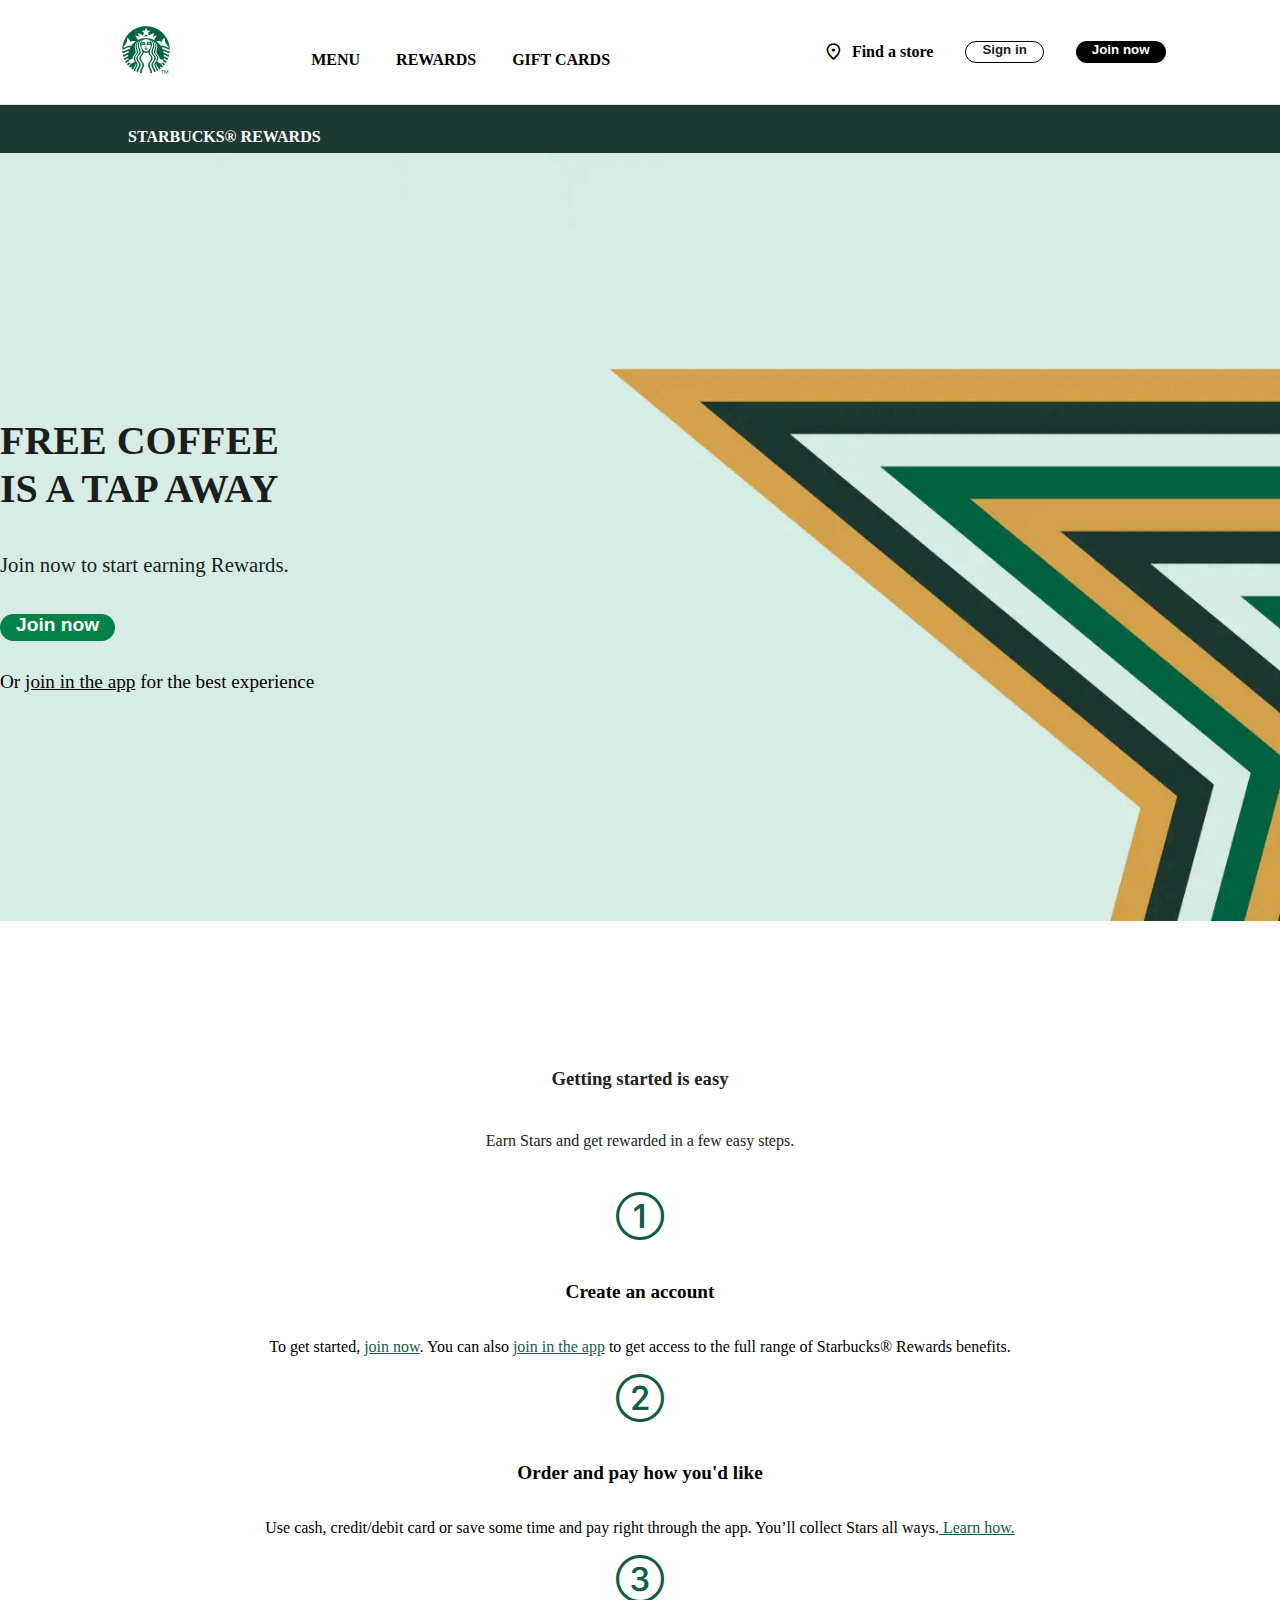
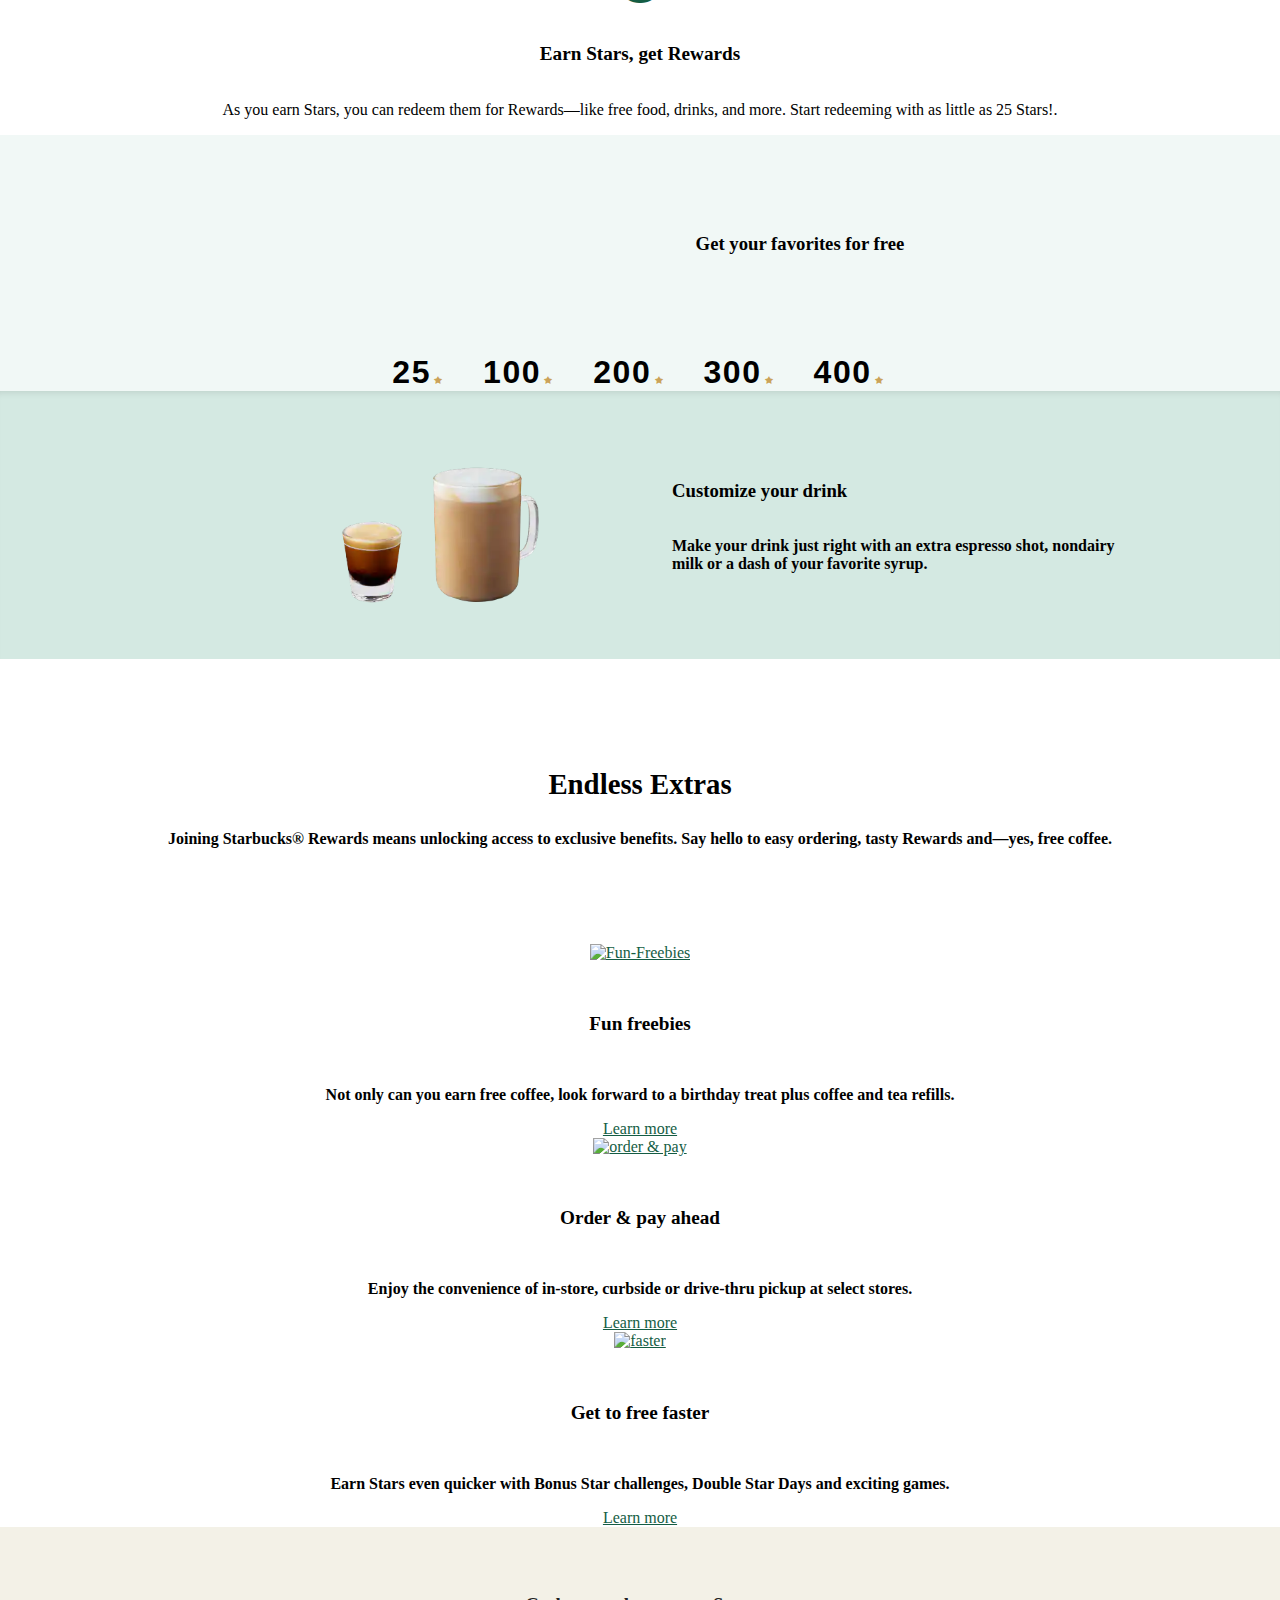
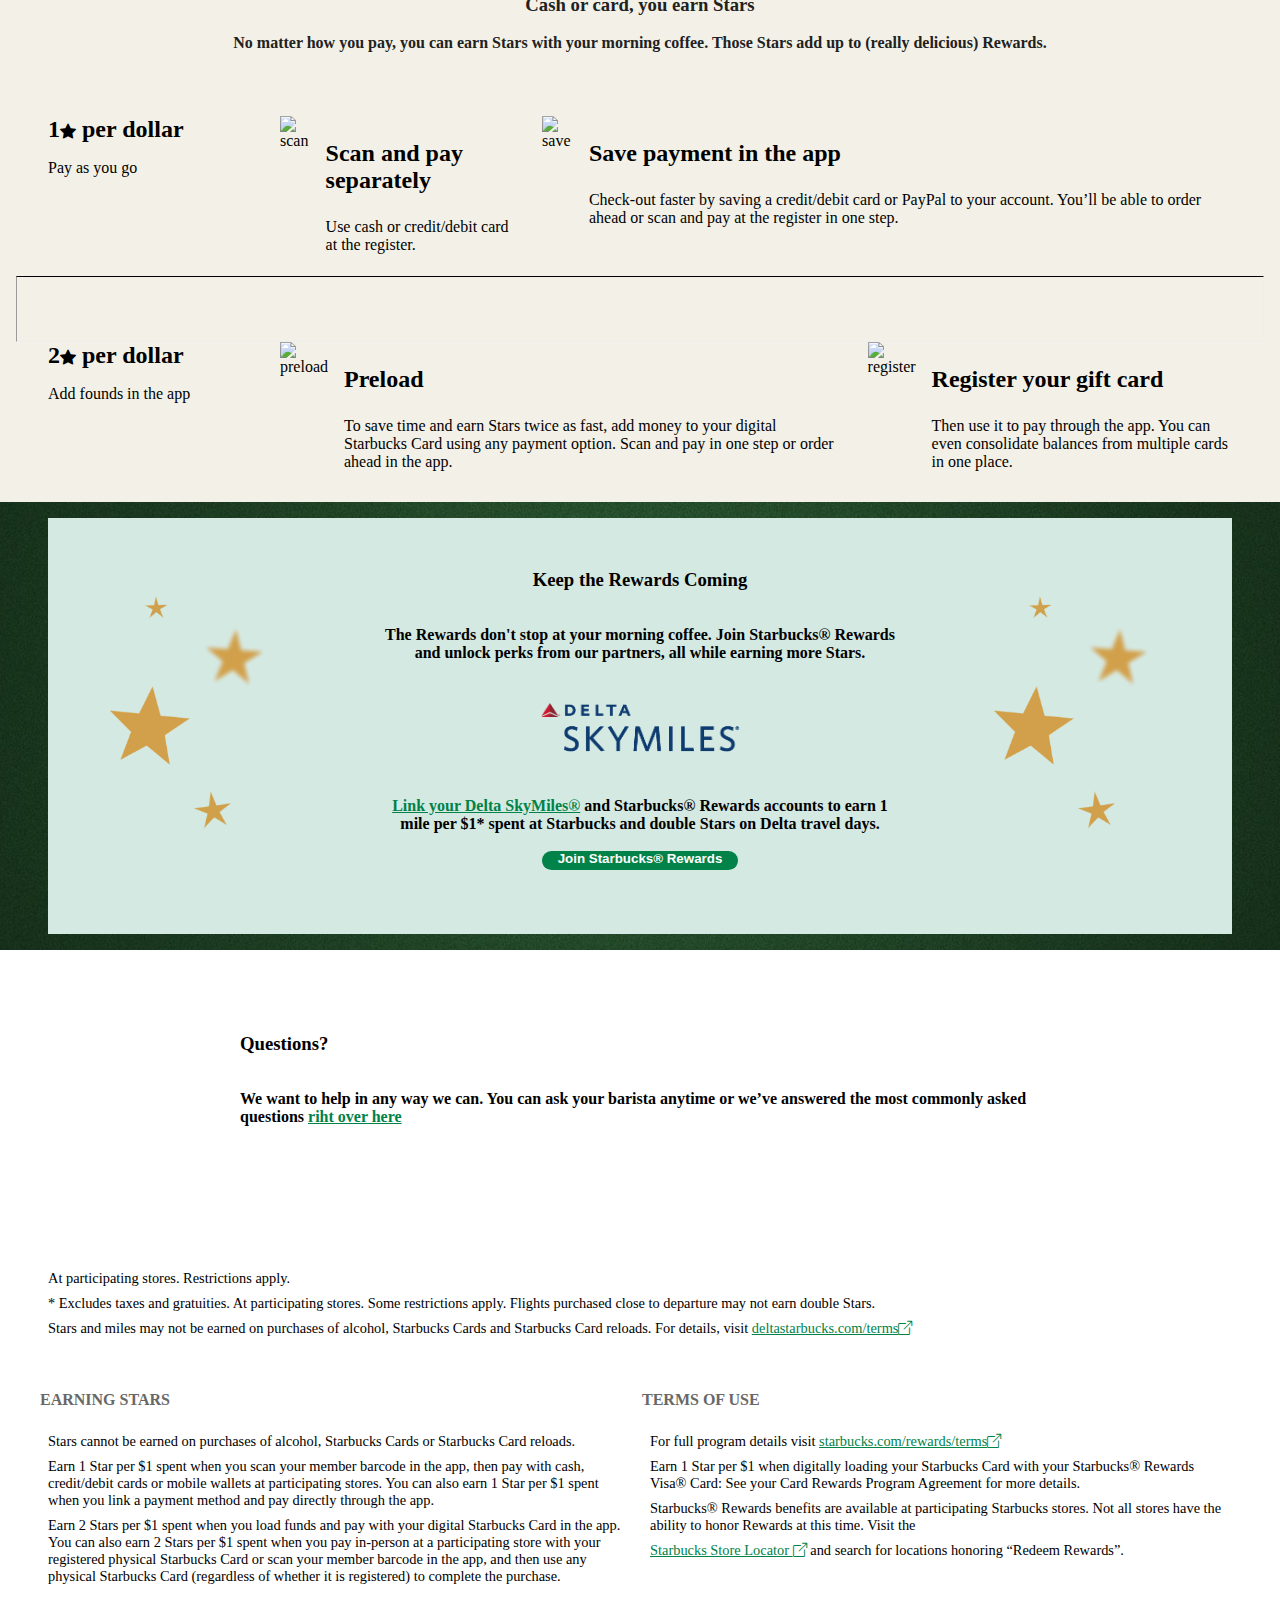
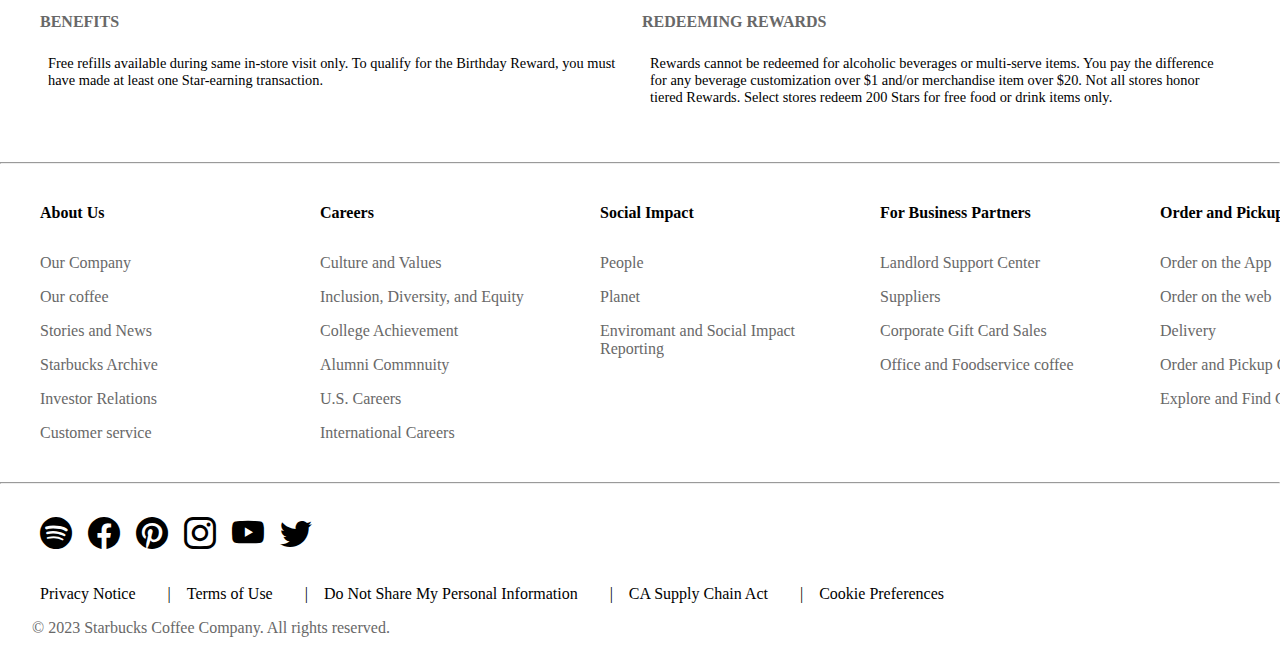
==== index.html @ 27ca0ea7 "Reordeno las carpetas" ====
<!DOCTYPE html>
<html lang="en">

<head>
    <meta charset="UTF-8">
    <meta http-equiv="X-UA-Compatible" content="IE=edge">
    <meta name="viewport" content="width=device-width, initial-scale=1.0">
    <title>Starbucks</title>
    <link href="https://cdn.jsdelivr.net/npm/bootstrap@5.3.0-alpha3/dist/css/bootstrap.min.css" rel="stylesheet"
        integrity="sha384-KK94CHFLLe+nY2dmCWGMq91rCGa5gtU4mk92HdvYe+M/SXH301p5ILy+dN9+nJOZ" crossorigin="anonymous">
    <link rel="stylesheet" href="css/styles.css">
    <link rel="stylesheet" href="https://cdn.jsdelivr.net/npm/bootstrap-icons@1.10.4/font/bootstrap-icons.css">
    <link rel="stylesheet"
        href="https://fonts.googleapis.com/css2?family=Material+Symbols+Outlined:opsz,wght,FILL,GRAD@20..48,100..700,0..1,-50..200" />
</head>

<body>
    <nav class="nav">
        <div class="logo ">
            <a href="#">
                <img src="../assets/logo.png" alt="logo principal">
            </a>
        </div>
            <div class="menu d-none d-lg-block">
                <ul class="main-menu">
                    <li><a href="#">MENU</a></li>
                    <li><a href="#">REWARDS</a></li>
                    <li><a href="#">GIFT CARDS</a></li>
                </ul>
            </div>
        <div class="join-now">
            <a href="#" class="enlace d-none d-lg-block"><span
                    class="material-symbols-outlined icon ">location_on</span>Find a store</a>
            <button class="btn-second">Sign in</button>
            <button class="btn-main">Join now</button>
        </div>
    </nav>

    <section class="rewards">
        <p class="text">STARBUCKS® REWARDS</p>
    </section>

    <section class="sec-join">
        <div class="container">
            <p class="txt-coffee">FREE COFFEE <br> IS A TAP AWAY</p>
            <p class="txt-join">Join now to start earning Rewards.</p>
            <button class="btn-main-1">Join now</button>
            <p class="txt-app">Or <a href="#">join in the app</a> for the best experience</p>
        </div>
    </section>

    <section class="started">
        <div class="getting">
            <h3>Getting started is easy</h3>
            <p style="padding: 1.5rem;">Earn Stars and get rewarded in a few easy steps.</p>
        </div>
        <div class="segments-cards row">
            <div class="steps col-md">
                <i class="bi bi-1-circle i"></i>
                <h3>Create an account</h3>
                <p>To get started, <a href="#">join now</a>. You can also <a href="#">join in the app</a> to get access
                    to the full range of Starbucks® Rewards benefits.</p>
            </div>
            <div class="steps col-md">
                <i class="bi bi-2-circle i"></i>
                <h3>Order and pay how you'd like</h3>
                <p>Use cash, credit/debit card or save some time and pay right through the app. You’ll collect Stars all
                    ways.<a href="#"> Learn how.</a></p>
            </div>
            <div class="steps col-md">
                <i class="bi bi-3-circle i"></i>
                <h3>Earn Stars, get Rewards</h3>
                <p>As you earn Stars, you can redeem them for Rewards—like free food, drinks, and more. Start redeeming
                    with as little as 25 Stars!.</p>
            </div>
        </div>
    </section>
    <section class="favorites">
        <div class="fav">
            <h3>Get your favorites for free</h3>
        </div>
        <div class="container-menu">
            <div class="btn-coffee">
                <button class="btn-menu"><span>25<i class="bi bi-star-fill star"></i></span></button>
                <button class="btn-menu"><span>100<i class="bi bi-star-fill star"></i></span></button>
                <button class="btn-menu"><span>200<i class="bi bi-star-fill star"></i></span></button>
                <button class="btn-menu"><span>300<i class="bi bi-star-fill star"></i></span></button>
                <button class="btn-menu"><span>400<i class="bi bi-star-fill star"></i></span></button>
            </div>
            <div class="product">
                <div class="coffe">
                    <img src="assets/cafe1.png" alt="cafe1">
                </div>
                <div class="desc">
                    <h3>Customize your drink</h3>
                    <p>Make your drink just right with an extra espresso shot, nondairy milk or a dash of your
                        favorite
                        syrup.
                    </p>
                </div>
            </div>
        </div>
    </section>
    <section class="extras">
        <div class="endless">
            <h3>Endless Extras</h3>
            <p>Joining Starbucks® Rewards means unlocking access to exclusive benefits. Say
                hello to easy ordering, tasty Rewards and—yes, free coffee.</p>
        </div>
        <div class="extras-cards row col-md">
            <div class="desc-extra col-md">
                <a class="img-extra" href="#"><img src="assets/freebies.png" alt="Fun-Freebies"></a>
                <div class="card-content">
                    <h3>Fun freebies</h3>
                    <p>Not only can you earn free coffee, look forward to a birthday treat plus coffee and tea refills.
                    </p>
                    <a href="#">Learn more</a>
                </div>

            </div>
            <div class="desc-extra col-md">
                <a class="img-extra" href="#"><img src="assets/order.png" alt="order & pay"></a>
                <div class="card-content">
                    <h3>Order & pay ahead</h3>
                    <p>Enjoy the convenience of in-store, curbside or drive-thru pickup at select stores.</p>
                    <a href="#">Learn more</a>
                </div>

            </div>
            <div class="desc-extra col-md">
                <a class="img-extra" href="#"><img src="assets/faster.png" alt="faster"></a>
                <div class="card-content">
                    <h3>Get to free faster</h3>
                    <p>Earn Stars even quicker with Bonus Star challenges, Double Star Days and exciting games.</p>
                    <a href="#">Learn more</a>
                </div>

            </div>
        </div>
    </section>
    <section class="cash">
        <div class="intro-cash col-md">
            <h3>Cash or card, you earn Stars</h3>
            <p>No matter how you pay, you can earn Stars with your morning coffee. Those Stars add up to (really
                delicious) Rewards.</p>
        </div>
        <div class="dolar-1 col-md">
            <div class="cash-1">
                <span class="p-star">1<i class="bi bi-star-fill star"></i> per dollar</span>
                <p class="p-detail">Pay as you go</p>
            </div>
            <div class="cash-1-scan col-md">
                <img src="assets/scan.png" alt="scan">
                <div class="scan-detail">
                    <h3>Scan and pay separately</h3>
                    <p>Use cash or credit/debit card at the register.</p>
                </div>
            </div>
            <div class="cash-1-save col-md">
                <img src="assets/save.png" alt="save">
                <div class="scan-detail">
                    <h3>Save payment in the app</h3>
                    <p>Check-out faster by saving a credit/debit card or PayPal to your account. You’ll be able to order
                        ahead or scan and pay at the register in one step. </p>
                </div>
            </div>
        </div>
        <hr class="separator">
        <div class="dolar-1 col-md">
            <div class="cash-1">
                <p class="p-star">2<i class="bi bi-star-fill star"></i> per dollar</p>
                <p class="p-detail">Add founds in the app</p>
            </div>
            <div class="cash-1-scan col-md">
                <img src="assets/preload.png" alt="preload">
                <div class="scan-detail">
                    <h3>Preload</h3>
                    <p>To save time and earn Stars twice as fast, add money to your digital Starbucks Card using any
                        payment
                        option. Scan and pay in one step or order ahead in the app. </p>
                </div>
            </div>
            <div class="cash-1-save col-md">
                <img src="assets/register.png" alt="register">
                <div class="scan-detail">
                    <h3>Register your gift card</h3>
                    <p>Then use it to pay through the app. You can even consolidate balances from multiple cards in one
                        place. </p>
                </div>
            </div>
        </div>
    </section>
    <section class="keep-rewards">
        <div class="keep">
            <div class="star-1 d-none d-md-block">
                <img src="assets/star.png" alt="star">
            </div>
            <div class="keep-desc col-md">
                <h3>Keep the Rewards Coming</h3>
                <p>The Rewards don't stop at your morning coffee. Join Starbucks® Rewards and unlock perks from our
                    partners, all while earning more Stars.</p>
                <div class="keep-img">
                    <img src="assets/delta-skymiles.png" alt="delta-skymiles">
                </div>
                <div class="keep-desc-link col-md">
                    <p><a href="#">Link your Delta SkyMiles®</a> and Starbucks® Rewards accounts to earn 1 mile per $1*
                        spent at
                        Starbucks
                        and double Stars on Delta travel days.</p>
                </div>
                <div class="keep-button">
                    <button class="btn-main">Join Starbucks® Rewards</button>
                </div>
            </div>
            <div class="star-2 d-none d-md-block">
                <img src="assets/star.png" alt="star">
            </div>
        </div>
    </section>
    <section class="questions">
        <div class="questions-desc">
            <h3>Questions?</h3>
            <p>We want to help in any way we can. You can ask your barista anytime or we’ve answered the most commonly
                asked questions <a href="#">riht over here</a></p>
        </div>
    </section>

    <section class="info">
        <div class="wrapper">
            <div class="one square">
                <p>At participating stores. Restrictions apply.</p>
                <p>* Excludes taxes and gratuities. At participating stores. Some restrictions apply. Flights purchased
                    close to departure may not earn double Stars.</p>
                <p>Stars and miles may not be earned on purchases of alcohol, Starbucks Cards and Starbucks Card
                    reloads. For details, visit <a href="#">deltastarbucks.com/terms<i
                            class="bi bi-box-arrow-up-right"></i></a></p>
            </div>
            <div class="two square">
                <h3>EARNING STARS</h3>
                <p>Stars cannot be earned on purchases of alcohol, Starbucks Cards or Starbucks Card reloads.</p>
                <p>Earn 1 Star per $1 spent when you scan your member barcode in the app, then pay with cash,
                    credit/debit cards or mobile wallets at participating stores. You can also earn 1 Star per $1
                    spent when you link a payment method and pay directly through the app.</p>
                <p>Earn 2 Stars per $1 spent when you load funds and pay with your digital Starbucks Card in the
                    app. You can also earn 2 Stars per $1 spent when you pay in-person at a participating store with
                    your registered physical Starbucks Card or scan your member barcode in the app, and then use any
                    physical Starbucks Card (regardless of whether it is registered) to complete the purchase.</p>
            </div>
            <div class="three square">
                <h3>TERMS OF USE</h3>
                <p>For full program details visit <a href="#">starbucks.com/rewards/terms<i
                            class="bi bi-box-arrow-up-right"></i></a></p>
                <p>Earn 1 Star per $1 when digitally loading your Starbucks Card with your Starbucks® Rewards Visa®
                    Card: See your Card Rewards Program Agreement for more details.</p>
                <p>Starbucks® Rewards benefits are available at participating Starbucks stores. Not all stores have the
                    ability to honor Rewards at this time. Visit the </p>
                <p> <a href="#">Starbucks Store Locator <i class="bi bi-box-arrow-up-right"></i></a> and search for
                    locations honoring “Redeem Rewards”.</p>
            </div>
            <div class="four square">
                <h3>BENEFITS</h3>
                <p>Free refills available during same in-store visit only. To qualify for the Birthday Reward, you must
                    have made at least one Star-earning transaction.
                </p>
            </div>
            <div class="five square">
                <h3>REDEEMING REWARDS </h3>
                <p>Rewards cannot be redeemed for alcoholic beverages or multi-serve items. You pay the difference for
                    any beverage customization over $1 and/or merchandise item over $20. Not all stores honor tiered
                    Rewards. Select stores redeem 200 Stars for free food or drink items only. </p>
            </div>
        </div>
    </section>
    <hr class="separator">
    <section class="enlaces">
        <div class="pre-footer col-md ">
            <div class="about column">
                <ul>
                    <h3>About Us</h3>
                    <li><a href="#">Our Company</a></li>
                    <li><a href="#">Our coffee</a></li>
                    <li><a href="#">Stories and News</a></li>
                    <li><a href="#">Starbucks Archive</a></li>
                    <li><a href="#">Investor Relations</a></li>
                    <li><a href="#">Customer service</a></li>
                </ul>
            </div>
            <div class="careers column">
                <ul>
                    <h3>Careers</h3>
                    <li><a href="3">Culture and Values</a> </li>
                    <li><a href="3">Inclusion, Diversity, and Equity</a> </li>
                    <li><a href="3">College Achievement</a> </li>
                    <li><a href="3">Alumni Commnuity</a> </li>
                    <li><a href="3">U.S. Careers</a> </li>
                    <li><a href="3">International Careers</a> </li>
                </ul>
            </div>
            <div class="social column">
                <ul>
                    <h3>Social Impact</h3>
                    <li><a href="#">People</a> </li>
                    <li><a href="#">Planet</a> </li>
                    <li><a href="#">Enviromant and Social Impact Reporting</a> </li>
                </ul>
            </div>
            <div class="businnes column">
                <ul>
                    <h3>For Business Partners</h3>
                    <li><a href="#">Landlord Support Center</a> </li>
                    <li><a href="#">Suppliers</a> </li>
                    <li><a href="#">Corporate Gift Card Sales</a> </li>
                    <li><a href="#">Office and Foodservice coffee</a> </li>
                </ul>
            </div>
            <div class="order column">
                <ul>
                    <h3>Order and Pickup</h3>
                    <li><a href="#">Order on the App</a></li>
                    <li><a href="#">Order on the web</a></li>
                    <li><a href="#">Delivery</a> </li>
                    <li><a href="#">Order and Pickup Options</a></li>
                    <li><a href="#">Explore and Find Coffee for Home</a></li>
                </ul>
            </div>
        </div>
    </section>
    <hr class="separator">
    <section class="social-media">
        <div class="logs ">
            <ul class="logs1">
                <li><a href="#"> <i class="bi bi-spotify"></i></a></li>
                <li><a href="#"> <i class="bi bi-facebook"></i></a></li>
                <li><a href="#"> <i class="bi bi-pinterest"></i></a></li>
                <li><a href="#"> <i class="bi bi-instagram"></i></a></li>
                <li><a href="#"> <i class="bi bi-youtube"></i></a></li>
                <li><a href="#"> <i class="bi bi-twitter"></i></a></li>
            </ul>
        </div>
        <div class="footer col-md">
            <ul class="enlaces-foot">
                <li><a href="#"> Privacy Notice</a></li>
                <span class="separador d-none d-lg-block" style="padding: 0 1rem; ">|</span>
                <li><a href="#"> Terms of Use</a></li>
                <span class="separador d-none d-lg-block" style="padding: 0 1rem;">|</span>
                <li><a href="#"> Do Not Share My Personal Information</a></li>
                <span class="separador d-none d-lg-block" style="padding: 0 1rem;">|</span>
                <li><a href="#"> CA Supply Chain Act</a></li>
                <span class="separador d-none d-lg-block" style="padding: 0 1rem;">|</span>
                <li><a href="#"> Cookie Preferences</a></li>
            </ul>
        </div>
        <div class="p-foot col-md">
            <p>© 2023 Starbucks Coffee Company. All rights reserved.</p>
        </div>
    </section>
</body>
<script src="https://cdn.jsdelivr.net/npm/bootstrap@5.3.0-alpha3/dist/js/bootstrap.bundle.min.js"
    integrity="sha384-ENjdO4Dr2bkBIFxQpeoTz1HIcje39Wm4jDKdf19U8gI4ddQ3GYNS7NTKfAdVQSZe"
    crossorigin="anonymous"></script>

</html>
---- css/styles.css ----
.btn-main {
  padding: 0rem 1rem 0.3rem 1rem;
  border-radius: 50rem;
  font-weight: 600;
  border: none;
  background-color: #000;
  color: #fff;
}

.btn-second {
  padding: 0rem 1rem 0.3rem 1rem;
  border-radius: 50rem;
  font-weight: 600;
  color: #212121;
  border: 1px solid #000;
  background-color: transparent;
}

.enlace {
  text-decoration: none;
  color: #000;
  font-weight: 700;
}
.enlace .icon {
  padding: 0 0.5rem 0 0;
  background-color: transparent;
  font-size: 1.3rem;
}

.main-menu {
  padding: 0;
  margin-bottom: 0;
}
.main-menu li {
  list-style: none;
  display: inline;
  font-size: 1rem;
  margin-right: 2rem;
}
.main-menu a {
  text-decoration: none;
  color: #000;
  font-weight: 700;
}
.main-menu a:hover {
  color: #008248;
}

.btn-menu {
  background-color: transparent;
  border: none;
  letter-spacing: 0.1rem;
  padding: 0 1rem;
  margin-bottom: 1px solid #000;
}
.btn-menu span {
  font-size: 2rem;
  font-weight: 600;
}
.btn-menu span .star {
  color: #CBA258;
  font-size: 0.5rem;
  padding: 0.2rem;
}

.steps, .extras-cards .desc-extra {
  display: flex;
  flex-direction: column;
  text-align: center;
  padding: 0 3rem;
}
.steps i, .extras-cards .desc-extra i {
  padding: 0 0 1rem 0;
  font-size: 3rem;
  font-weight: 1;
  color: #145D44;
}
.steps h3, .extras-cards .desc-extra h3 {
  font-size: 1.2rem;
  color: #000;
}
.steps p, .extras-cards .desc-extra p {
  font-size: 1rem;
  font-weight: 500;
}
.steps a, .extras-cards .desc-extra a {
  color: #145D44;
}

.extras-cards .desc-extra .img-extra img {
  width: 7rem;
}
.extras-cards .desc-extra h3 {
  padding: 2rem 0 1rem 0;
}
.extras-cards .desc-extra p {
  font-weight: 600;
  font-size: 1rem;
}
.extras-cards .card-content {
  display: flex;
  flex-direction: column;
}

.cash .dolar-1 {
  display: flex;
  padding: 0 3rem;
  flex-direction: row;
}
.cash .dolar-1 .cash-1 {
  display: flex;
  flex-direction: column;
}
.cash .dolar-1 .cash-1 .p-star {
  margin: 0;
  min-width: 200px;
  font-size: 1.5rem;
  font-weight: 700;
}
.cash .dolar-1 .cash-1 .p-star .star {
  font-size: 1rem;
}
.cash .dolar-1 .cash-1-scan, .cash .dolar-1 .cash-1-save {
  display: flex;
}
.cash .dolar-1 .cash-1-scan img, .cash .dolar-1 .cash-1-save img {
  height: 10rem;
  margin-left: 2rem;
  margin-right: 1rem;
}
.cash .dolar-1 .cash-1-scan .scan-detail h3, .cash .dolar-1 .cash-1-save .scan-detail h3, .cash .dolar-1 .cash-1-save .save-detail h3 {
  font-size: 1.5rem;
}
.cash .dolar-1 .cash-1-scan .scan-detail p, .cash .dolar-1 .cash-1-save .scan-detail p, .cash .dolar-1 .cash-1-save .save-detail p {
  font-size: 1rem;
}
.cash .separator {
  flex: 1;
  border-top: 5px solid #ddd;
  margin: 0 1rem;
}

body {
  padding: 0;
  margin: 0;
}

.nav {
  display: flex;
  width: 100%;
  align-items: center;
  justify-content: space-around;
  height: 6.5rem;
  border-bottom: solid 1px #ddd;
}
.nav .logo {
  padding: 0 0 0 3rem;
  display: flex;
  justify-content: space-between;
}
.nav .logo a img {
  max-width: 4rem;
}
.nav .join-now {
  padding: 0 3rem;
  display: flex;
  gap: 2rem;
}
.nav .join-now .enlace {
  display: flex;
  align-items: center;
}

.rewards {
  display: flex;
  align-items: center;
  background-color: #1e3932;
  height: 3rem;
  position: sticky;
  top: 0;
  z-index: 3;
}
.rewards .text {
  padding: 1rem 0 0 8rem;
  color: #fff;
  font-weight: 700;
}

.sec-join {
  width: 100%;
  padding: 4rem 4rem 4rem 0;
  height: 40rem;
  background-image: url(../assets/estrella.png);
  background-size: cover;
  background-repeat: none;
}
.sec-join .container {
  padding: 10rem 10rem 10rem 0;
  flex-direction: column;
}
.sec-join .container p {
  color: #1B1E1D;
}
.sec-join .container .txt-coffee {
  font-size: 2.5rem;
  font-weight: 700;
  line-height: 1.2;
}
.sec-join .container .txt-join {
  font-size: 1.3rem;
  padding: 0 0 1rem 0;
}
.sec-join .container .btn-main-1 {
  background-color: #008248;
  padding: 0rem 1rem 0.3rem 1rem;
  border-radius: 50rem;
  font-size: 1.2rem;
  font-weight: 600;
  border: none;
  color: #fff;
}
.sec-join .container .txt-app {
  padding: 0.7rem 0;
  color: #000;
  font-size: 1.2rem;
}
.sec-join .container .txt-app a {
  color: #000;
}

.started .getting, .social-media .getting, .enlaces .getting, .info .getting, .questions .getting, .keep-rewards .getting, .cash .getting, .cash .intro-cash, .extras .getting {
  color: #212121;
  text-align: center;
  padding: 8rem 0 0 0;
}
.started .segments-cards, .social-media .segments-cards, .enlaces .segments-cards, .info .segments-cards, .questions .segments-cards, .keep-rewards .segments-cards, .cash .segments-cards, .extras .segments-cards, .extras .extras-cards {
  margin: 0;
  padding: 0;
}

.favorites {
  background-color: #f1f8f6;
  margin: auto;
}
.favorites .fav {
  padding: 5rem 10rem;
  width: 100%;
}
.favorites .fav h3 {
  text-align: center;
  color: #000;
  font-weight: 600;
}
.favorites .container-menu {
  display: flex;
  flex-direction: column;
}
.favorites .container-menu .btn-coffee {
  text-align: center;
  width: 100%;
}
.favorites .container-menu .product {
  display: flex;
  padding: 0 10rem;
  background-color: #d4e9e2;
  box-shadow: inset 0 7px 9px -7px rgba(0, 0, 0, 0.14);
  flex-direction: row;
}
.favorites .container-menu .product .coffe {
  padding: 0 4rem 0 8rem;
  justify-content: center;
}
.favorites .container-menu .product .coffe img {
  width: 20rem;
}
.favorites .container-menu .product .desc {
  display: flex;
  flex-direction: column;
  justify-content: center;
}
.favorites .container-menu .product .desc h3 {
  font-weight: 600;
}
.favorites .container-menu .product .desc p {
  font-weight: 600;
}

.extras .endless {
  flex-direction: column;
  text-align: center;
  padding: 5rem;
}
.extras .endless h3 {
  font-size: 1.8rem;
  font-weight: 600;
}
.extras .endless p {
  text-align: center;
  font-weight: 600;
}
.extras .extras-cards {
  margin: 0;
  padding: 0;
}

.cash {
  background-color: #f3f1e7;
}
.cash .intro-cash {
  padding: 3rem 0;
}
.cash .intro-cash h3 {
  font-weight: 700;
}
.cash .intro-cash p {
  font-weight: 600;
}
.cash .separator {
  flex: 1;
  border-top: 1px solid #000;
  margin: 0 1rem;
  padding: 2rem;
}

.keep-rewards {
  padding: 1rem 3rem;
  background-image: url(/assets/starbucks-bckgr.jpg);
  background-position: center;
}
.keep-rewards .keep {
  background-color: #d4e9e2;
  display: flex;
}
.keep-rewards .keep .star-1 img, .keep-rewards .keep .star-2 img {
  width: 300px;
}
.keep-rewards .keep .keep-desc {
  padding: 2rem;
  display: flex;
  flex-direction: column;
  text-align: center;
}
.keep-rewards .keep .keep-desc p {
  font-weight: 600;
}
.keep-rewards .keep .keep-desc p a {
  color: #008248;
}
.keep-rewards .keep .keep-desc img {
  width: 200px;
  padding: 1rem;
}
.keep-rewards .keep .keep-button {
  padding: 0 0 2rem 0;
}
.keep-rewards .keep .keep-button .btn-main {
  background-color: #008248;
}

.questions .questions-desc {
  padding: 4rem 15rem;
}
.questions .questions-desc p {
  padding: 1rem 0;
  font-size: 1rem;
  font-weight: 600;
}
.questions .questions-desc p a {
  color: #008248;
}

.info .wrapper {
  display: grid;
  grid-template-columns: repeat(2, 1fr);
  grid-template-rows: 0.5fr 1fr 0.5fr;
  grid-column-gap: 4px;
  grid-row-gap: 4px;
  padding: 2.5rem;
}
.info .wrapper .square h3 {
  font-size: 1rem;
  color: #686868;
  padding: 0 0 0.5rem 0;
  font-weight: 700;
}
.info .wrapper .square p {
  font-size: 0.9rem;
  margin: 0.5rem;
}
.info .wrapper .square a {
  color: #008248;
}
.info .one {
  grid-area: 1/1/2/3;
}
.info .two {
  grid-area: 2/1/3/2;
}
.info .three {
  grid-area: 2/2/3/3;
}
.info .four {
  grid-area: 3/1/4/2;
}
.info .five {
  grid-area: 3/2/4/3;
}

.enlaces .pre-footer {
  display: flex;
}
.enlaces .pre-footer .column {
  padding: 0.5rem 0;
}
.enlaces .pre-footer .column ul {
  list-style: none;
  width: 15rem;
}
.enlaces .pre-footer .column ul h3 {
  font-size: 1rem;
  padding: 0.5rem 0;
}
.enlaces .pre-footer .column ul li {
  padding: 0.5rem 0;
}
.enlaces .pre-footer .column ul li a {
  text-decoration: none;
  color: #686868;
}
.enlaces .pre-footer .column ul li a:hover {
  color: #000;
}

.social-media .logs .logs1 {
  display: flex;
  font-size: 2rem;
  list-style: none;
}
.social-media .logs li {
  padding: 0 1rem 0 0;
}
.social-media .logs li a {
  color: #000;
}
.social-media .footer .enlaces-foot {
  display: flex;
  font-size: 1rem;
  list-style: none;
}
.social-media .footer li {
  padding: 0 1rem 0 0;
}
.social-media .footer li a {
  color: #000;
  text-decoration: none;
}
.social-media .footer li a:hover {
  text-decoration: underline;
}
.social-media .p-foot {
  font-size: 1rem;
  padding: 0 2rem;
  color: #686868;
}

@media (max-width: 1000px) {
  .cash .dolar-1 {
    display: flex;
    flex-direction: column;
  }
  .keep-rewards {
    padding: 0;
  }
  .keep-rewards .keep {
    display: flex;
    flex-direction: column;
    flex-wrap: wrap;
  }
  .keep-rewards .keep img {
    width: 150px;
  }
  .keep-rewards .star-2 {
    text-align: right;
  }
  .keep-desc {
    padding: 0;
  }
  .questions .questions-desc {
    padding: 2rem;
  }
  .info .wrapper {
    display: flex;
    flex-direction: column;
  }
  .enlaces .pre-footer {
    display: flex;
    flex-direction: column;
  }
  .social-media .footer .enlaces-foot {
    display: block;
  }
}
@media (max-width: 768px) {
  .sec-join {
    padding: 0;
    text-align: center;
  }
  .sec-join .container {
    padding: 5rem;
  }
  .favorites .fav {
    padding: 2rem;
  }
  .favorites .container-menu .btn-coffee {
    display: flex;
  }
  .favorites .container-menu .btn-coffee .btn-menu span {
    font-size: 1.5rem;
  }
  .favorites .container-menu .product {
    display: flex;
    padding: 0;
    text-align: center;
    flex-direction: column;
  }
  .favorites .container-menu .product .coffe {
    padding: 0;
  }
  .favorites .container-menu .product .desc {
    padding: 2rem;
  }
  .favorites .container-menu .product .desc p {
    text-align: center;
  }
  .extras .endless {
    display: flex;
    flex-direction: column;
  }
  .extras .endless p {
    padding: 0;
  }
  .extras .extras-cards .desc-extra {
    padding: 0;
    display: flex;
    flex-direction: row;
    align-items: center;
  }
  .extras .extras-cards .desc-extra .card-content {
    padding: 0 1rem 0 2rem;
    display: flex;
    text-align: justify;
  }
  .cash .dolar-1 {
    flex-direction: column;
  }
  .cash .dolar-1 .cash-1-scan .scan-detail {
    padding: 0;
  }
  .cash .dolar-1 .cash-1-save {
    padding: 3rem 0;
  }
  .cash .dolar-1 .cash-1-save .save-detail {
    padding: 0;
  }
  .cash .dolar-2 {
    flex-direction: column;
  }
  .cash .dolar-2 .cash-2-scan .scan-detail {
    padding: 0;
  }
  .cash .dolar-2 .cash-2-save {
    padding: 3rem 0;
  }
  .cash .dolar-2 .cash-2-save .save-detail {
    padding: 0;
  }
  .questions .questions-desc {
    padding: 2rem;
  }
}

/*# sourceMappingURL=styles.css.map */
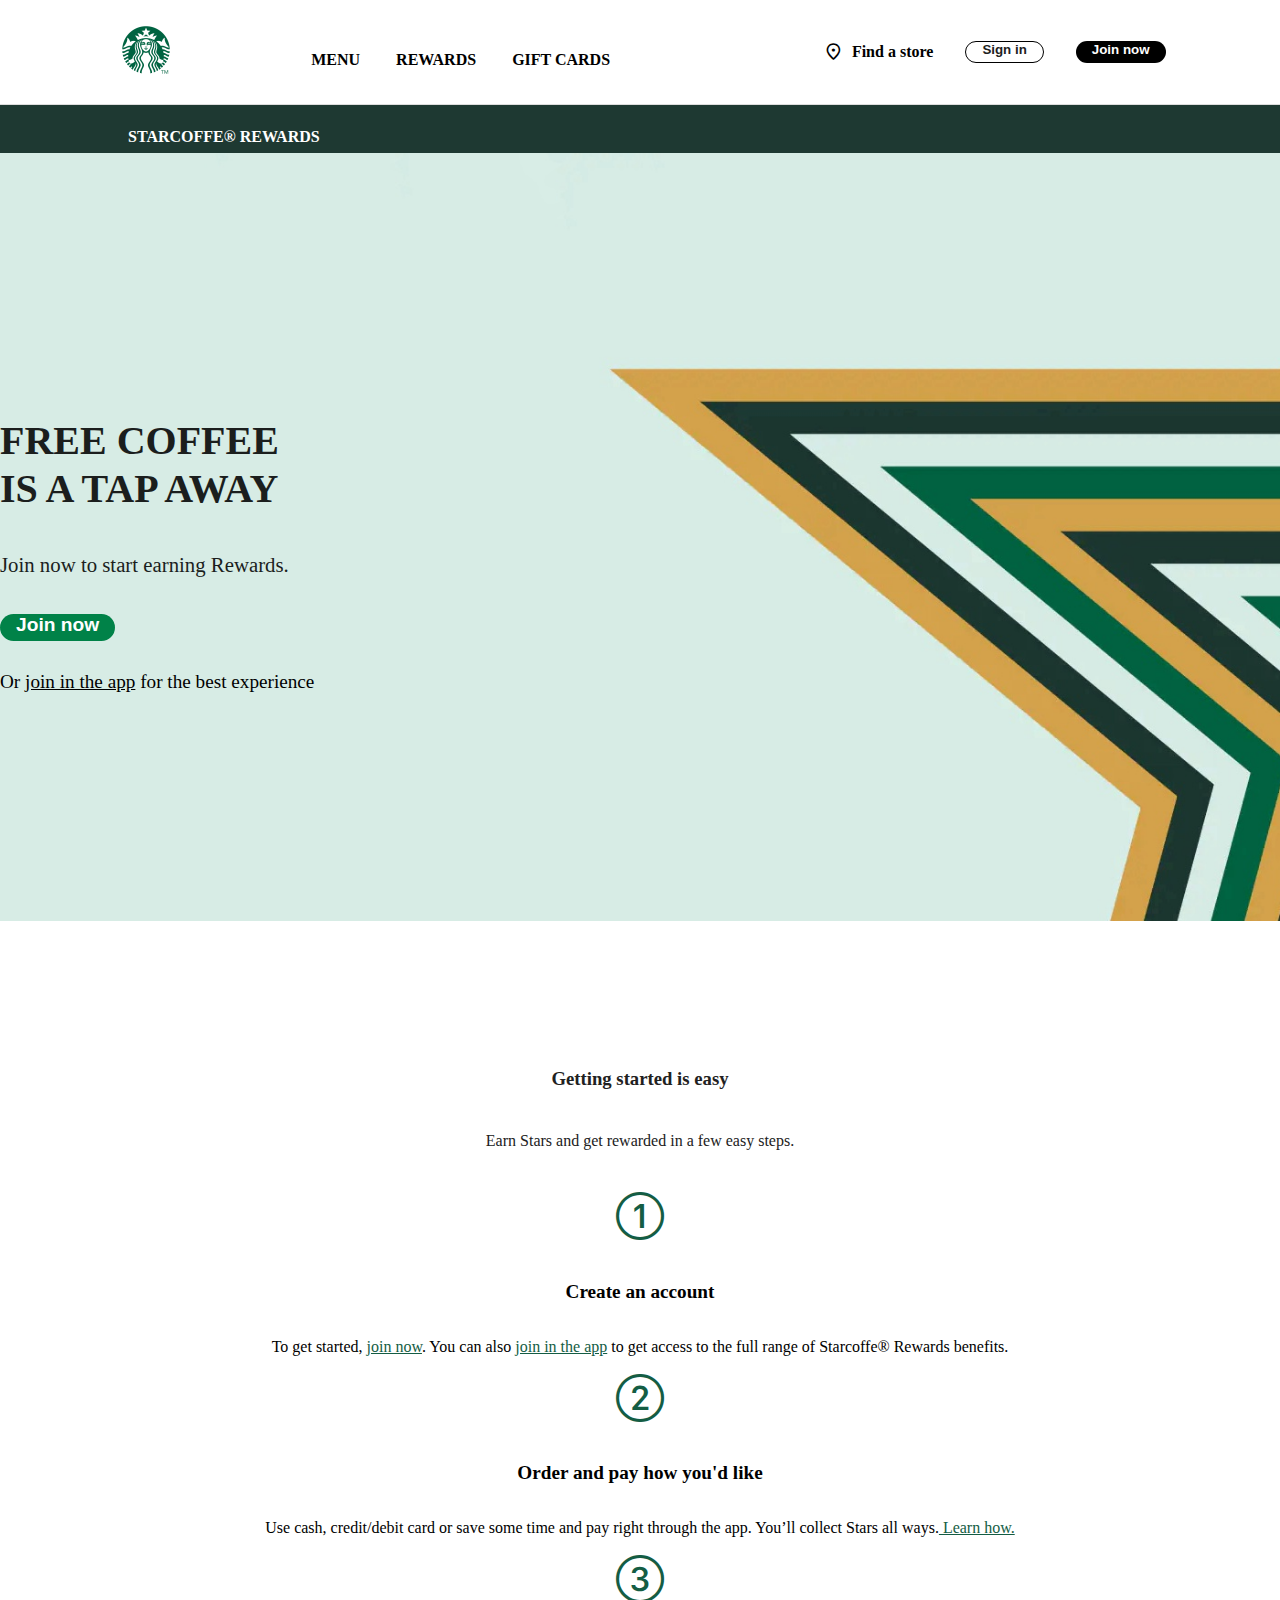
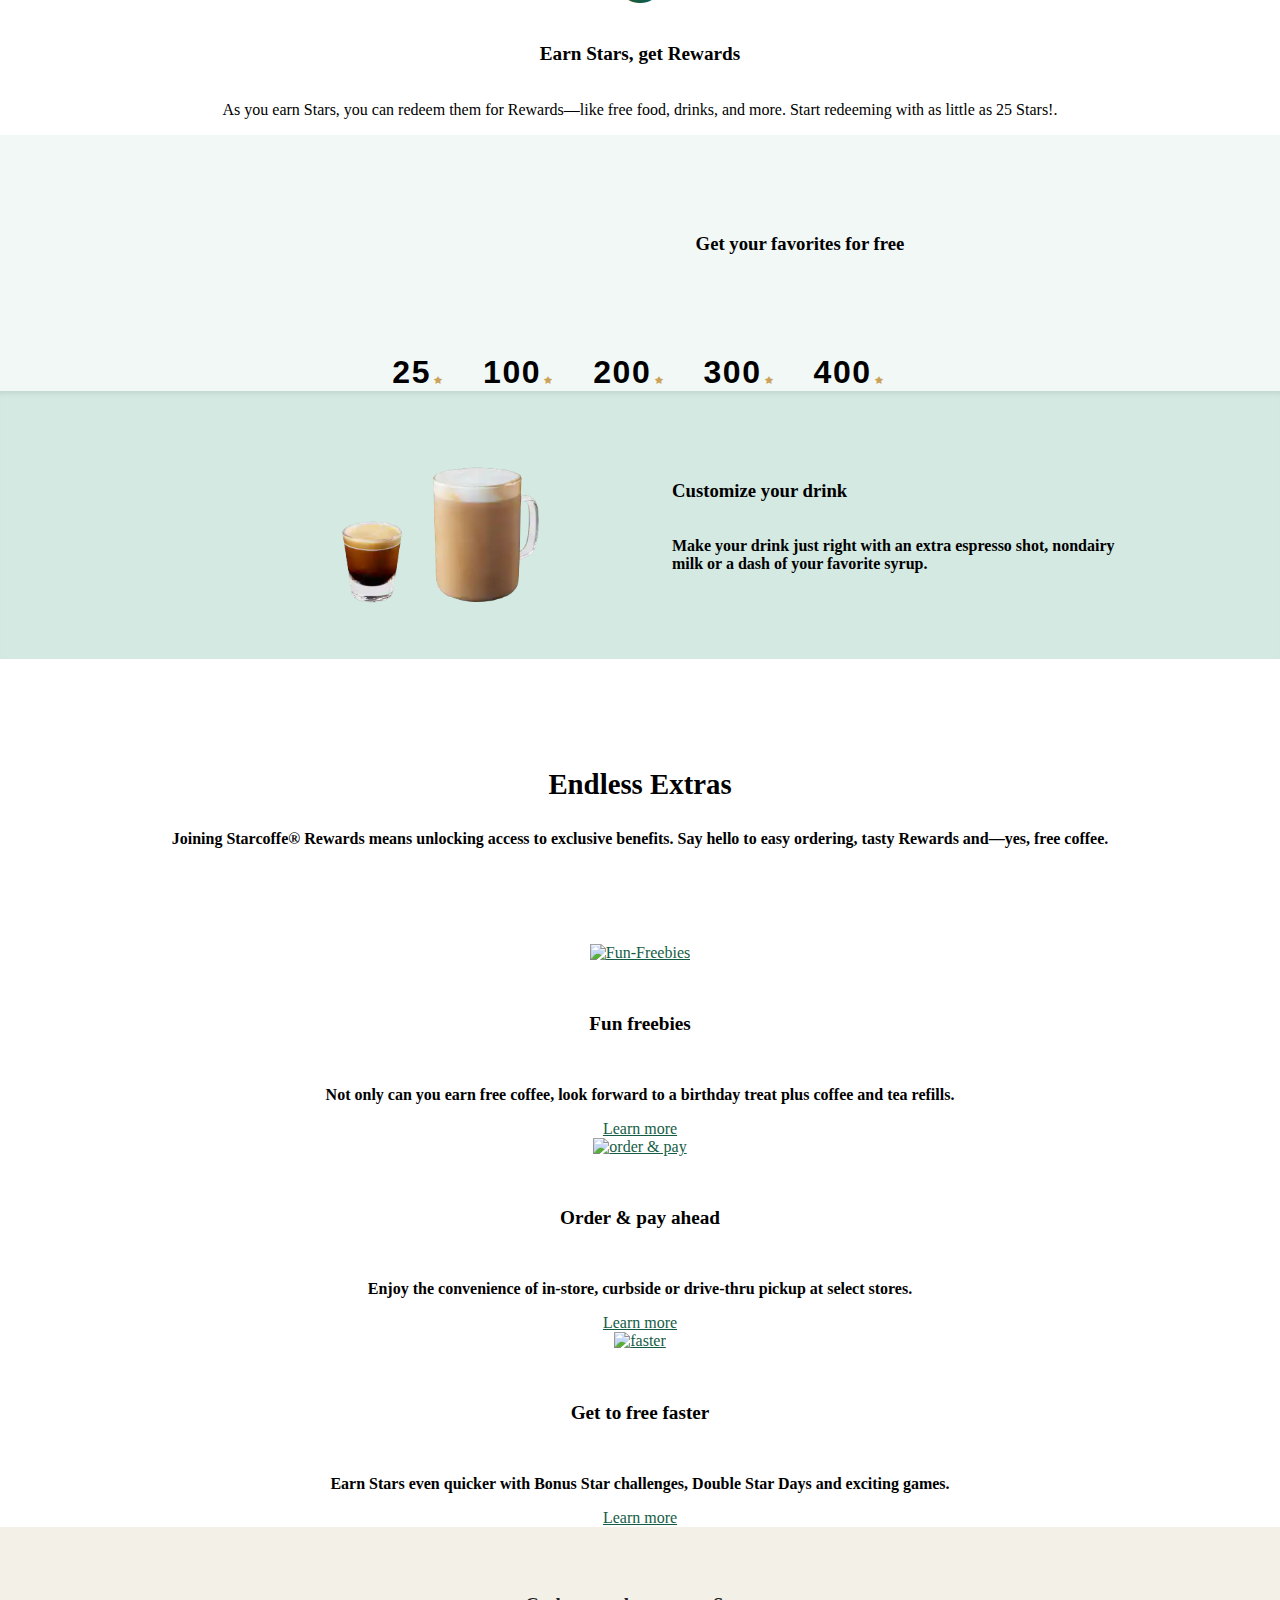
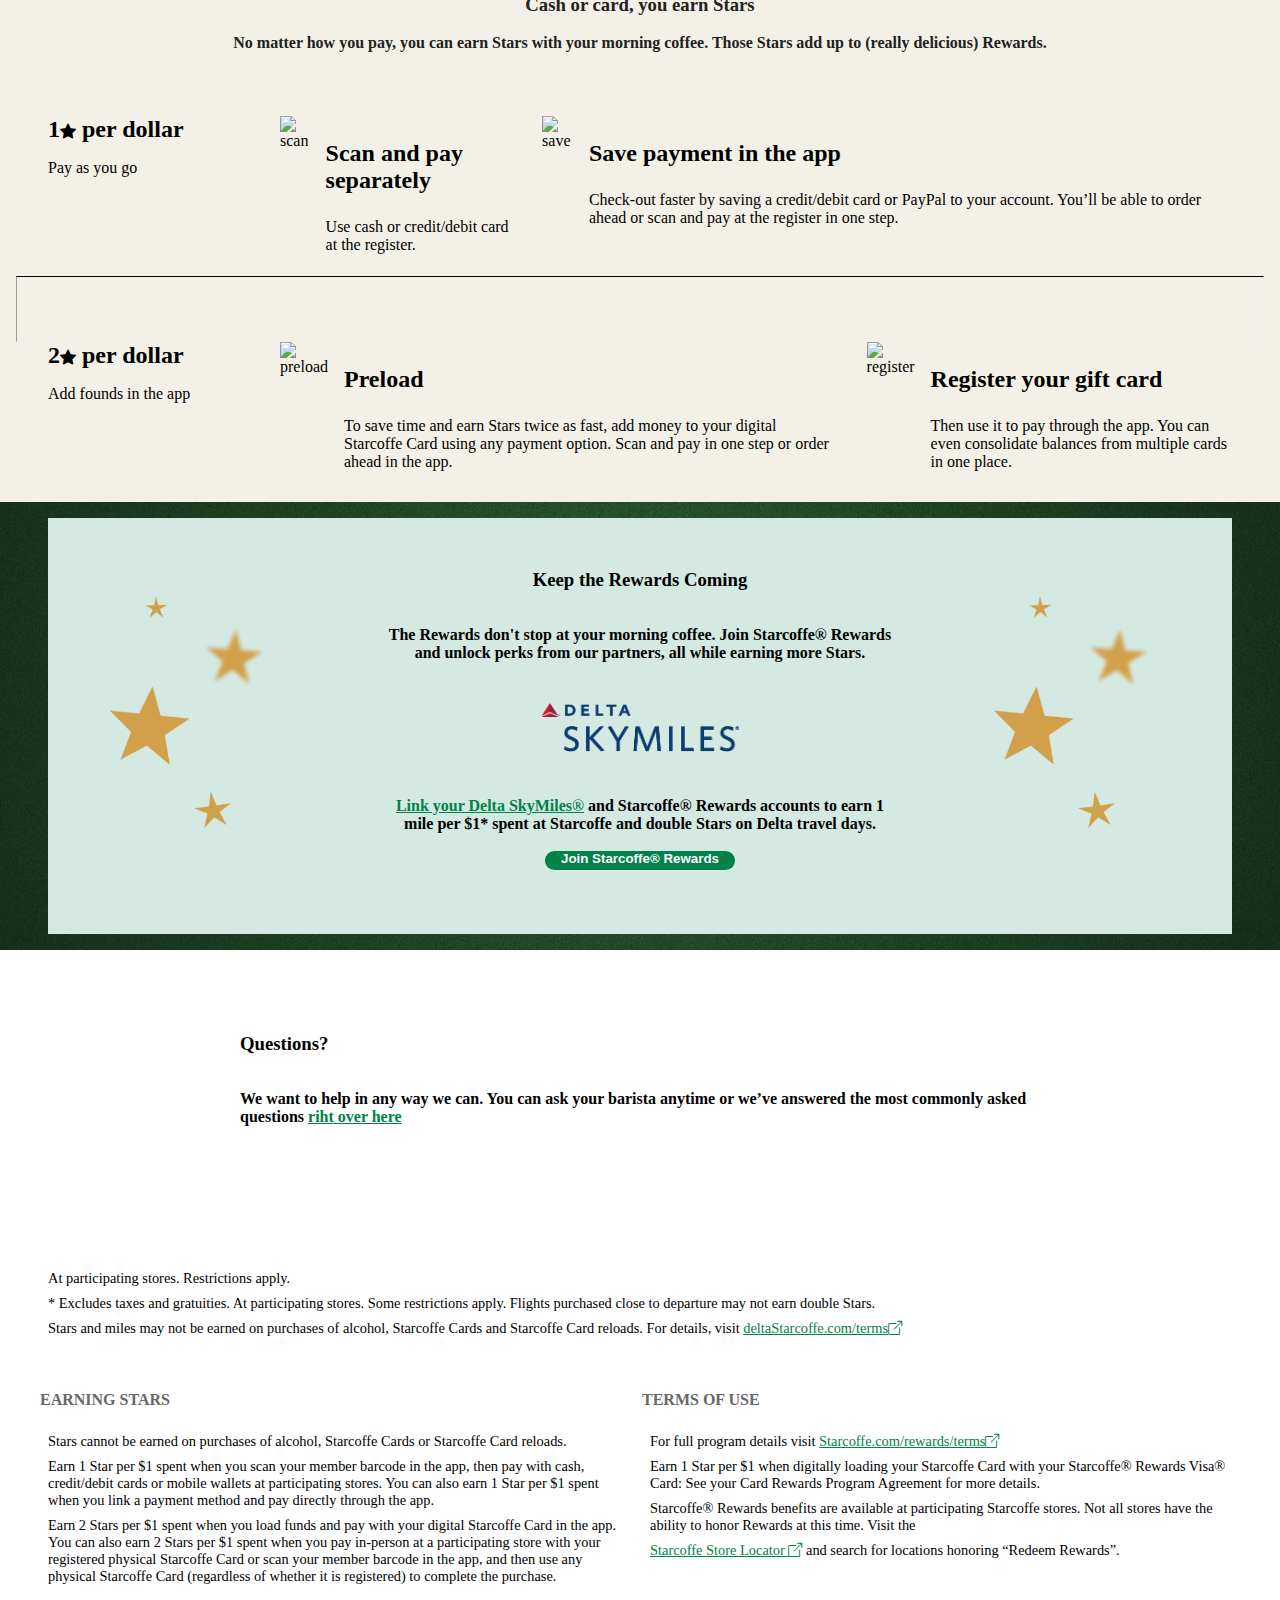
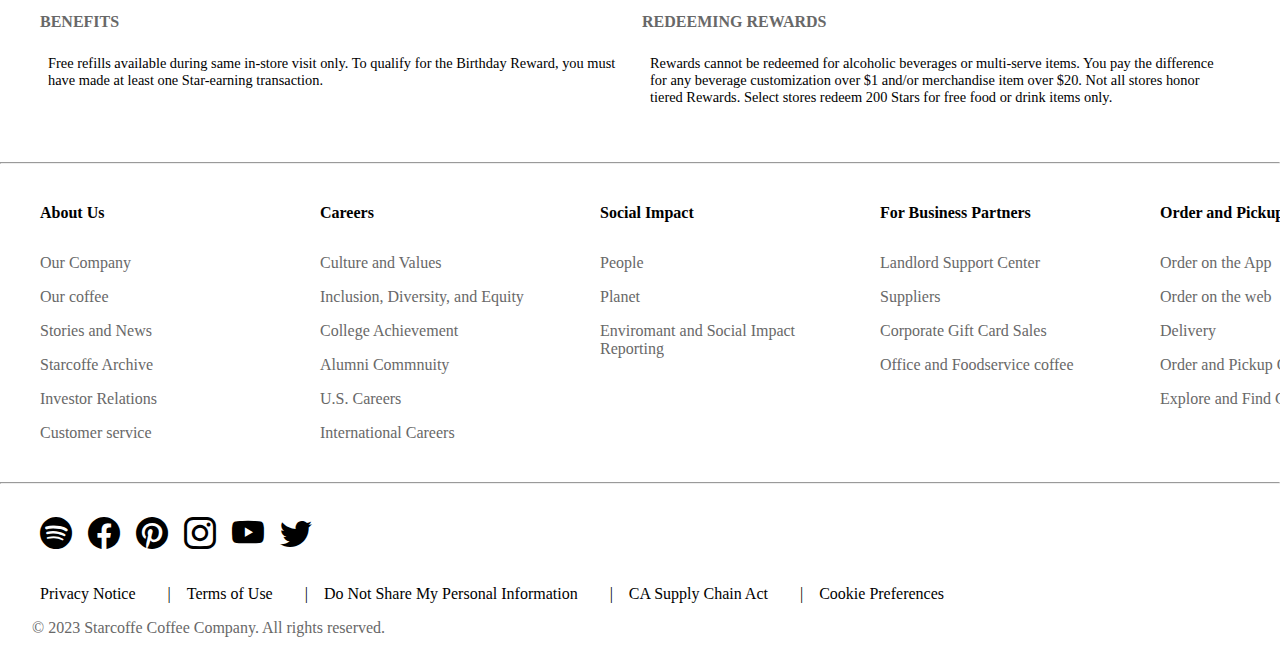
==== commit bfe08110: "Actualizamos nombre de la cafeteria" ====
--- a/index.html
+++ b/index.html
@@ -5,7 +5,7 @@
     <meta charset="UTF-8">
     <meta http-equiv="X-UA-Compatible" content="IE=edge">
     <meta name="viewport" content="width=device-width, initial-scale=1.0">
-    <title>Starbucks</title>
+    <title>Starcoffe</title>
     <link href="https://cdn.jsdelivr.net/npm/bootstrap@5.3.0-alpha3/dist/css/bootstrap.min.css" rel="stylesheet"
         integrity="sha384-KK94CHFLLe+nY2dmCWGMq91rCGa5gtU4mk92HdvYe+M/SXH301p5ILy+dN9+nJOZ" crossorigin="anonymous">
     <link rel="stylesheet" href="css/styles.css">
@@ -37,7 +37,7 @@
     </nav>
 
     <section class="rewards">
-        <p class="text">STARBUCKS® REWARDS</p>
+        <p class="text">STARCOFFE® REWARDS</p>
     </section>
 
     <section class="sec-join">
@@ -59,7 +59,7 @@
                 <i class="bi bi-1-circle i"></i>
                 <h3>Create an account</h3>
                 <p>To get started, <a href="#">join now</a>. You can also <a href="#">join in the app</a> to get access
-                    to the full range of Starbucks® Rewards benefits.</p>
+                    to the full range of Starcoffe® Rewards benefits.</p>
             </div>
             <div class="steps col-md">
                 <i class="bi bi-2-circle i"></i>
@@ -104,7 +104,7 @@
     <section class="extras">
         <div class="endless">
             <h3>Endless Extras</h3>
-            <p>Joining Starbucks® Rewards means unlocking access to exclusive benefits. Say
+            <p>Joining Starcoffe® Rewards means unlocking access to exclusive benefits. Say
                 hello to easy ordering, tasty Rewards and—yes, free coffee.</p>
         </div>
         <div class="extras-cards row col-md">
@@ -175,7 +175,7 @@
                 <img src="assets/preload.png" alt="preload">
                 <div class="scan-detail">
                     <h3>Preload</h3>
-                    <p>To save time and earn Stars twice as fast, add money to your digital Starbucks Card using any
+                    <p>To save time and earn Stars twice as fast, add money to your digital Starcoffe Card using any
                         payment
                         option. Scan and pay in one step or order ahead in the app. </p>
                 </div>
@@ -197,19 +197,19 @@
             </div>
             <div class="keep-desc col-md">
                 <h3>Keep the Rewards Coming</h3>
-                <p>The Rewards don't stop at your morning coffee. Join Starbucks® Rewards and unlock perks from our
+                <p>The Rewards don't stop at your morning coffee. Join Starcoffe® Rewards and unlock perks from our
                     partners, all while earning more Stars.</p>
                 <div class="keep-img">
                     <img src="assets/delta-skymiles.png" alt="delta-skymiles">
                 </div>
                 <div class="keep-desc-link col-md">
-                    <p><a href="#">Link your Delta SkyMiles®</a> and Starbucks® Rewards accounts to earn 1 mile per $1*
+                    <p><a href="#">Link your Delta SkyMiles®</a> and Starcoffe® Rewards accounts to earn 1 mile per $1*
                         spent at
-                        Starbucks
+                        Starcoffe
                         and double Stars on Delta travel days.</p>
                 </div>
                 <div class="keep-button">
-                    <button class="btn-main">Join Starbucks® Rewards</button>
+                    <button class="btn-main">Join Starcoffe® Rewards</button>
                 </div>
             </div>
             <div class="star-2 d-none d-md-block">
@@ -231,30 +231,30 @@
                 <p>At participating stores. Restrictions apply.</p>
                 <p>* Excludes taxes and gratuities. At participating stores. Some restrictions apply. Flights purchased
                     close to departure may not earn double Stars.</p>
-                <p>Stars and miles may not be earned on purchases of alcohol, Starbucks Cards and Starbucks Card
-                    reloads. For details, visit <a href="#">deltastarbucks.com/terms<i
+                <p>Stars and miles may not be earned on purchases of alcohol, Starcoffe Cards and Starcoffe Card
+                    reloads. For details, visit <a href="#">deltaStarcoffe.com/terms<i
                             class="bi bi-box-arrow-up-right"></i></a></p>
             </div>
             <div class="two square">
                 <h3>EARNING STARS</h3>
-                <p>Stars cannot be earned on purchases of alcohol, Starbucks Cards or Starbucks Card reloads.</p>
+                <p>Stars cannot be earned on purchases of alcohol, Starcoffe Cards or Starcoffe Card reloads.</p>
                 <p>Earn 1 Star per $1 spent when you scan your member barcode in the app, then pay with cash,
                     credit/debit cards or mobile wallets at participating stores. You can also earn 1 Star per $1
                     spent when you link a payment method and pay directly through the app.</p>
-                <p>Earn 2 Stars per $1 spent when you load funds and pay with your digital Starbucks Card in the
+                <p>Earn 2 Stars per $1 spent when you load funds and pay with your digital Starcoffe Card in the
                     app. You can also earn 2 Stars per $1 spent when you pay in-person at a participating store with
-                    your registered physical Starbucks Card or scan your member barcode in the app, and then use any
-                    physical Starbucks Card (regardless of whether it is registered) to complete the purchase.</p>
+                    your registered physical Starcoffe Card or scan your member barcode in the app, and then use any
+                    physical Starcoffe Card (regardless of whether it is registered) to complete the purchase.</p>
             </div>
             <div class="three square">
                 <h3>TERMS OF USE</h3>
-                <p>For full program details visit <a href="#">starbucks.com/rewards/terms<i
+                <p>For full program details visit <a href="#">Starcoffe.com/rewards/terms<i
                             class="bi bi-box-arrow-up-right"></i></a></p>
-                <p>Earn 1 Star per $1 when digitally loading your Starbucks Card with your Starbucks® Rewards Visa®
+                <p>Earn 1 Star per $1 when digitally loading your Starcoffe Card with your Starcoffe® Rewards Visa®
                     Card: See your Card Rewards Program Agreement for more details.</p>
-                <p>Starbucks® Rewards benefits are available at participating Starbucks stores. Not all stores have the
+                <p>Starcoffe® Rewards benefits are available at participating Starcoffe stores. Not all stores have the
                     ability to honor Rewards at this time. Visit the </p>
-                <p> <a href="#">Starbucks Store Locator <i class="bi bi-box-arrow-up-right"></i></a> and search for
+                <p> <a href="#">Starcoffe Store Locator <i class="bi bi-box-arrow-up-right"></i></a> and search for
                     locations honoring “Redeem Rewards”.</p>
             </div>
             <div class="four square">
@@ -280,7 +280,7 @@
                     <li><a href="#">Our Company</a></li>
                     <li><a href="#">Our coffee</a></li>
                     <li><a href="#">Stories and News</a></li>
-                    <li><a href="#">Starbucks Archive</a></li>
+                    <li><a href="#">Starcoffe Archive</a></li>
                     <li><a href="#">Investor Relations</a></li>
                     <li><a href="#">Customer service</a></li>
                 </ul>
@@ -351,7 +351,7 @@
             </ul>
         </div>
         <div class="p-foot col-md">
-            <p>© 2023 Starbucks Coffee Company. All rights reserved.</p>
+            <p>© 2023 Starcoffe Coffee Company. All rights reserved.</p>
         </div>
     </section>
 </body>
